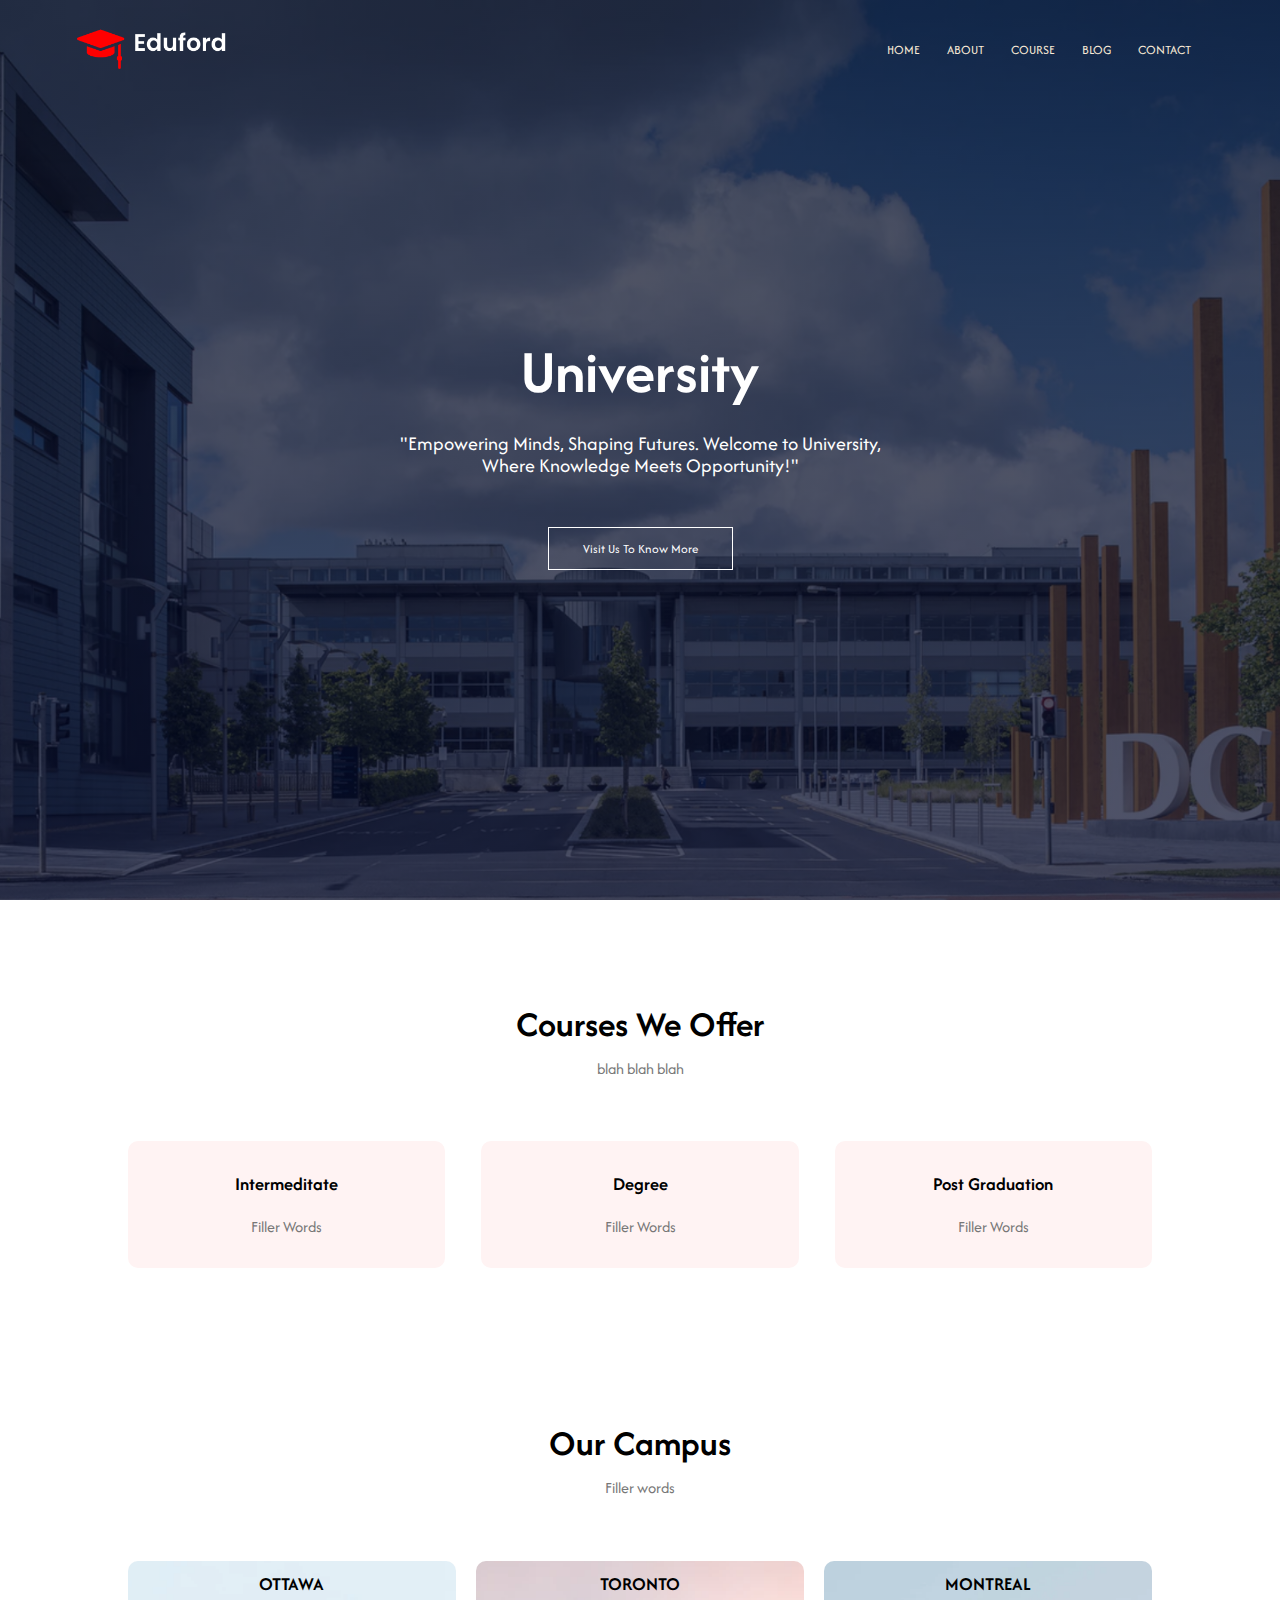
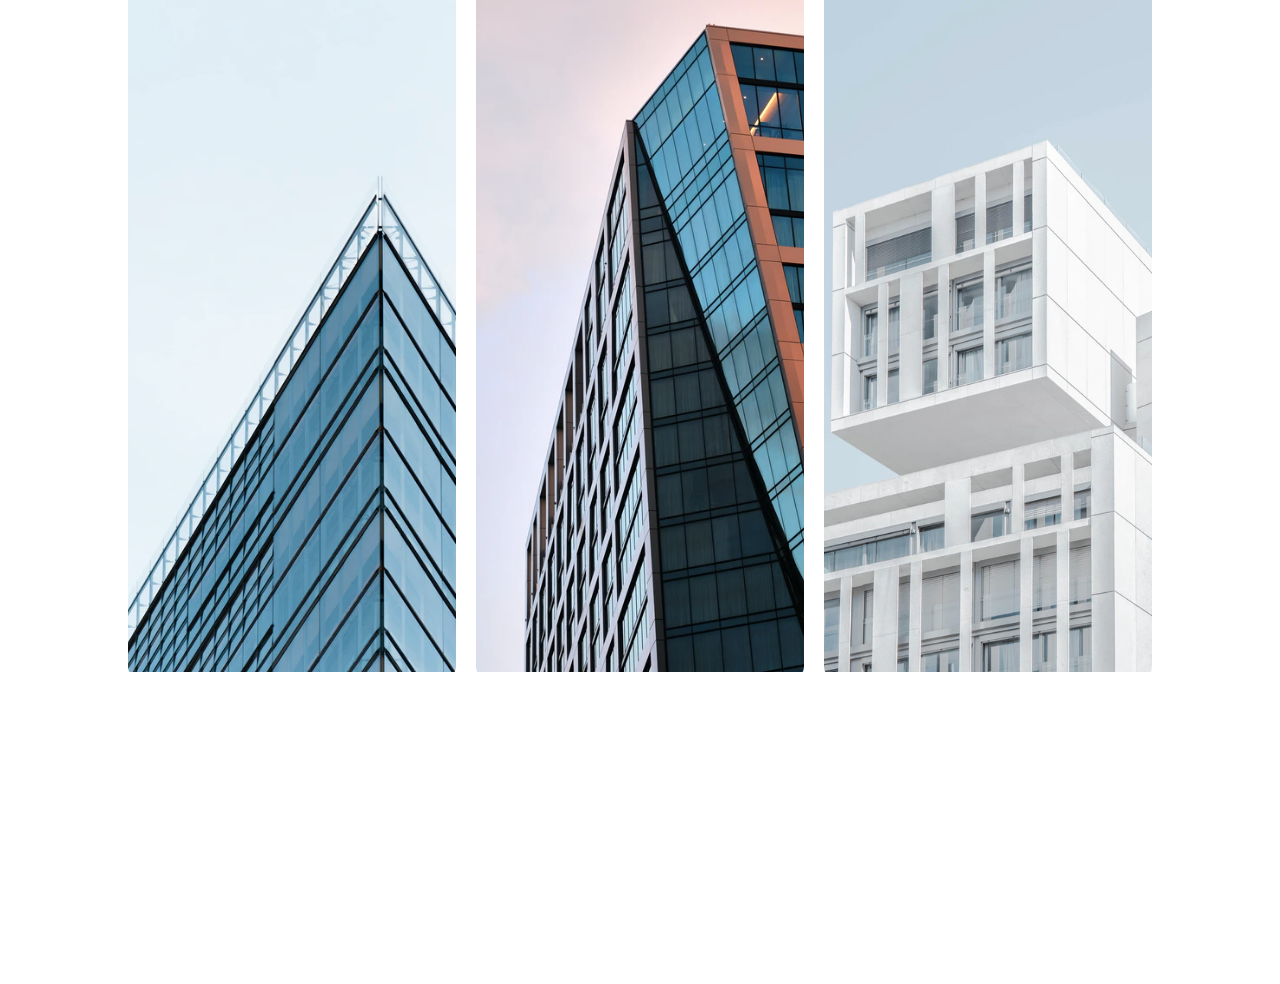
==== index.html @ c577b43f "Add files via upload" ====
<!DOCTYPE html>
<html>
<head>
    <meta name="viewport" content="width=device-width, initial-scale=1.0">
    <title>University Website Design</title>
    <link rel="stylesheet" href="styles.css">
    <link rel="preconnect" href="https://fonts.googleapis.com">
    <link rel="preconnect" href="https://fonts.gstatic.com" crossorigin>
    <link href="https://fonts.googleapis.com/css2?family=Afacad+Flux:slnt,wght@-14..14,100..1000&display=swap" rel="stylesheet">
    <link href="https://cdnjs.cloudflare.com/ajax/libs/font-awesome/6.6.0/css/all.min.css" rel="stylesheet"></head>
<body>
    <section class="header">
        <nav>

            <a href="index.html"><img src="images/logo.png"></a>
            <div class="nav-links" id="navLinks">
                <i class="fa fa-times" onclick="hideMenu()"></i>
                <ul>
                    <li><a href="">HOME</a></li>
                    <li><a href="">ABOUT</a></li>
                    <li><a href="">COURSE</a></li>
                    <li><a href="">BLOG</a></li>
                    <li><a href="">CONTACT</a></li>
                </ul>
            </div>
            <i class="fa fa-bars" onclick="showMenu()"></i>
        </nav>
    <div class ="text-box">
        <h1>University</h1>
        <p>"Empowering Minds, Shaping Futures.
            Welcome to University,<br> Where Knowledge Meets Opportunity!"
        </p>
        <a href="" class="hero-btn">Visit Us To Know More</a>
    </div>

   
    </section>

<!--Course-->
<section class="course">
    <h1>Courses We Offer</h1>
    <p> blah blah blah</p>
    <div class="row">
        <div class="course-col">
            <h3>Intermeditate</h3>
            <p>Filler Words</p>
            
        </div>

        <div class="course-col">
            <h3>Degree</h3>
            <p>Filler Words</p>
            
        </div>

        <div class="course-col">
            <h3>Post Graduation</h3>
            <p>Filler Words</p>
            
        </div>
    </div>

</section>

<!----CAMPUS-->
<section class="campus">
    <h1> Our Campus</h1>
    <p>Filler words</p>
    <div class="row">
        <div class="campus-col">
            <img src="images/london.png">
            <div class="layer">
                <h3>OTTAWA</h3>
            </div>
        </div>

        <div class="campus-col">
            <img src="images/newyork.png">
            <div class="layer">
                <h3>TORONTO</h3>
            </div>
        </div>

        <div class="campus-col">
            <img src="images/washington.png">
            <div class="layer">
                <h3>MONTREAL</h3>
            </div>
        </div>

    </div>
</section>


 <!---------JavaScript for Toggle Menu--------->
    <script>
        var navLinks = document.getElementById("navLinks");

        function showMenu(){
            navLinks.style.right="0";
        }

        function hideMenu(){
            navLinks.style.right="-200px";
        }


    </script>
</body>
</html>
---- styles.css ----
/* Reset padding and margin for all elements */
* {
    padding: 0;
    margin: 0;
    box-sizing: border-box;
    font-family: "Afacad Flux", sans-serif;
}

/* Styling for the header section */
.header {
    min-height: 100vh;
    width: 100%;
    background-image: linear-gradient(rgba(4, 9, 30, 0.7), rgba(4, 9, 40, 0.7)), url(images/banner.png);
    background-position: center;
    background-size: cover;
    position: relative;
}

nav{
    display: flex;
    padding:2% 6%;
    justify-content: space-between;
    align-items: center;

}
nav img{
    width: 150px;


}

.nav-links{
    flex:1;
    text-align: right;
}

.nav-links ul li{
    list-style: none;
    display: inline-block;
    padding: 8px 12px;
    position: relative;

}

.nav-links ul li a{
    color:antiquewhite;
    text-decoration: none;
    font-size: 13px;
}

.nav-links ul li::after{
    content: '';
    width: 0%;
    height: 2px;
    background: #f44336 ;
    display: block;
    margin:auto;
    transition: 0.5s;
}

.nav-links ul li:hover::after{
    width: 100%;   
}

.text-box{
    width: 90%;
    color:#fff;
    position:absolute;
    top: 50%;
    left:50%;
    transform: translate(-50%,-50%);
    text-align: center;
}

.text-box h1{
    font-size: 62px;
    transition: 1.5s;
}

.text-box h1:hover{
    font-size: 72px;
    color: #f44336;
    transition: 1s;

}
.text-box p{
    margin: 10px 0 40px;
    font-size: 20px;
    color:white;
    transition: 1s;

}
.text-box p2{
    margin: 10px 0 40px;
    font-size: 20px;
    color:#f44336;
    transition: 1s;

}

.text-box p:hover{
    color: #f44336;
    font-size: 24px;
    font-weight: bolder;
    transition: 1s;

}


.hero-btn{
    display: inline-block;
    text-decoration: none;
    color: white;
    border: 1px solid white;
    padding: 12px 34px;
    font-size: 13px;
    background: transparent;
    position: relative;
    cursor: pointer;
    transition: 1.0s;
}

.hero-btn:hover{
    border: 1px solid #f44336;
    background: #f44336;
    font-size: larger;
    transition: 1s;

}

nav .fa{
    display: none;
}

@media(max-width:700px){
    .text-box h1{
        font-size: 20;
        transition: 1.5s;
    }

    .nav-links ul li{
        display: block;
    }
    .nav-links{
        position: absolute;
        background: #f44336;
        height: 100vh;
        width: 200px;
        top: 0;
        right: -200px;
        text-align: left;
        z-index: 2;
        transition: 1s;

 
    
    }

    nav .fa{
        display: block;
        color: #fff;
        margin: 10px;
        font-size: 22px;
        cursor: pointer;
    }

    .nav-links ul{
        padding: 30px;
    }


 
}
/*------course-----*/
.course{
    width: 80%;
    margin: auto;
    text-align: center;
    padding-top: 100px;

}

h1{
    font-size: 36px;
    font-weight: 600;

}
p{
    color: #777;
    font-size: 16px;    
    font-weight: 300px;
    line-height: 22px;
    padding:10px;

}
.row   {
    margin-top: 5%;
    display: flex;
    justify-content: space-between;

}
.course-col{
    flex-basis: 31%;
    background: #fff3f3;
    border-radius:10px;
    margin-bottom: 5%;
    padding: 20px 12px;
    box-sizing: border-box;
    transition: 1s;
}
h3{
    text-align: center;
    font-weight: 600;
    margin: 10px 0;

}

.course-col:hover{
    box-shadow: 0 0 20px 0px rgba(0, 0, 0, 0.3);
    transition: 1s;
}
@media(max-width:700px){
    .row{
        flex-direction: column;
    }

}


.campus{
    width: 80%;
    margin: auto;
    text-align: center;
    padding-top: 100px;

}

.campus-col{
    flex-basis: 32%;
    border-radius: 10px;
    margin-bottom: 30%;
    position: relative;
    overflow: hidden;

}

.layer{
    
    height: 100%;
    width: 100%;
    position: absolute;
    top: 0;
    left: 0;
    transition: 0.5s;
}

.layer:hover{
    background: rgba(226, 0, 0, 0.2);
    transition: 0.5s;
}
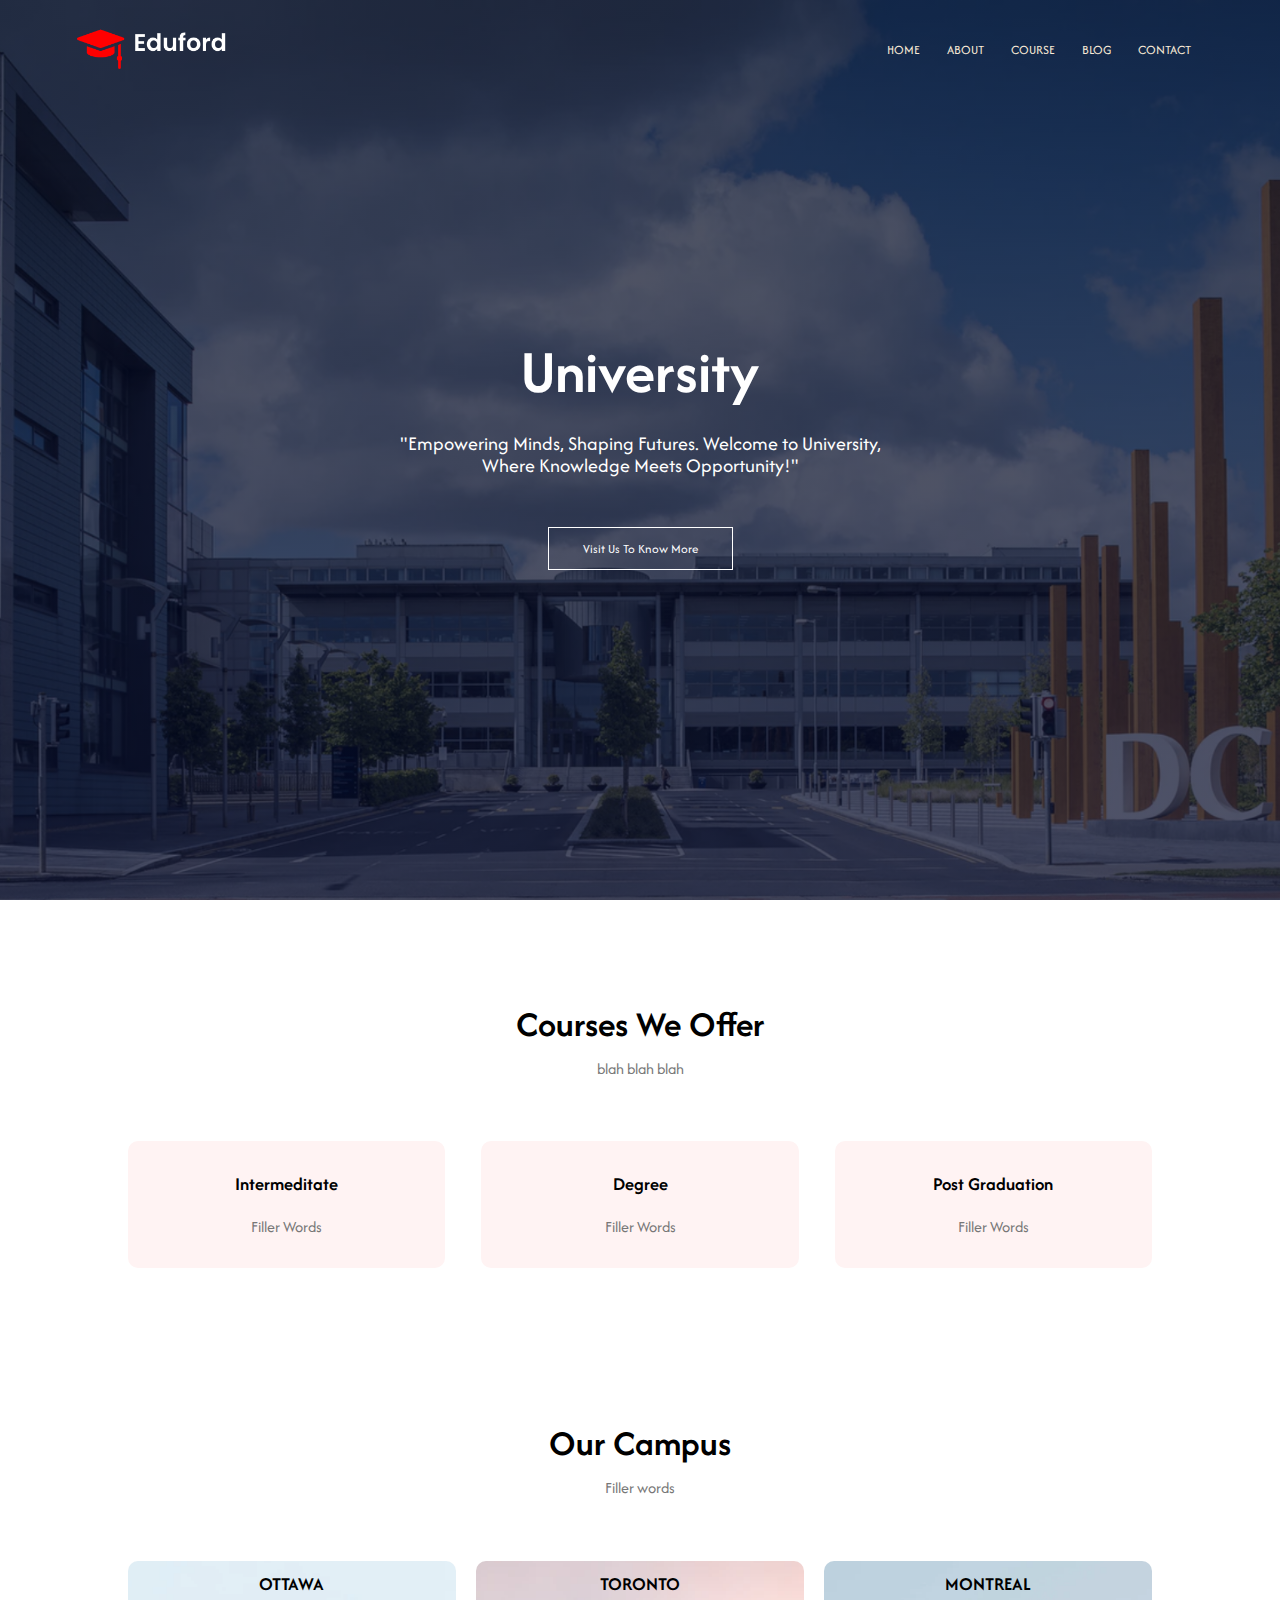
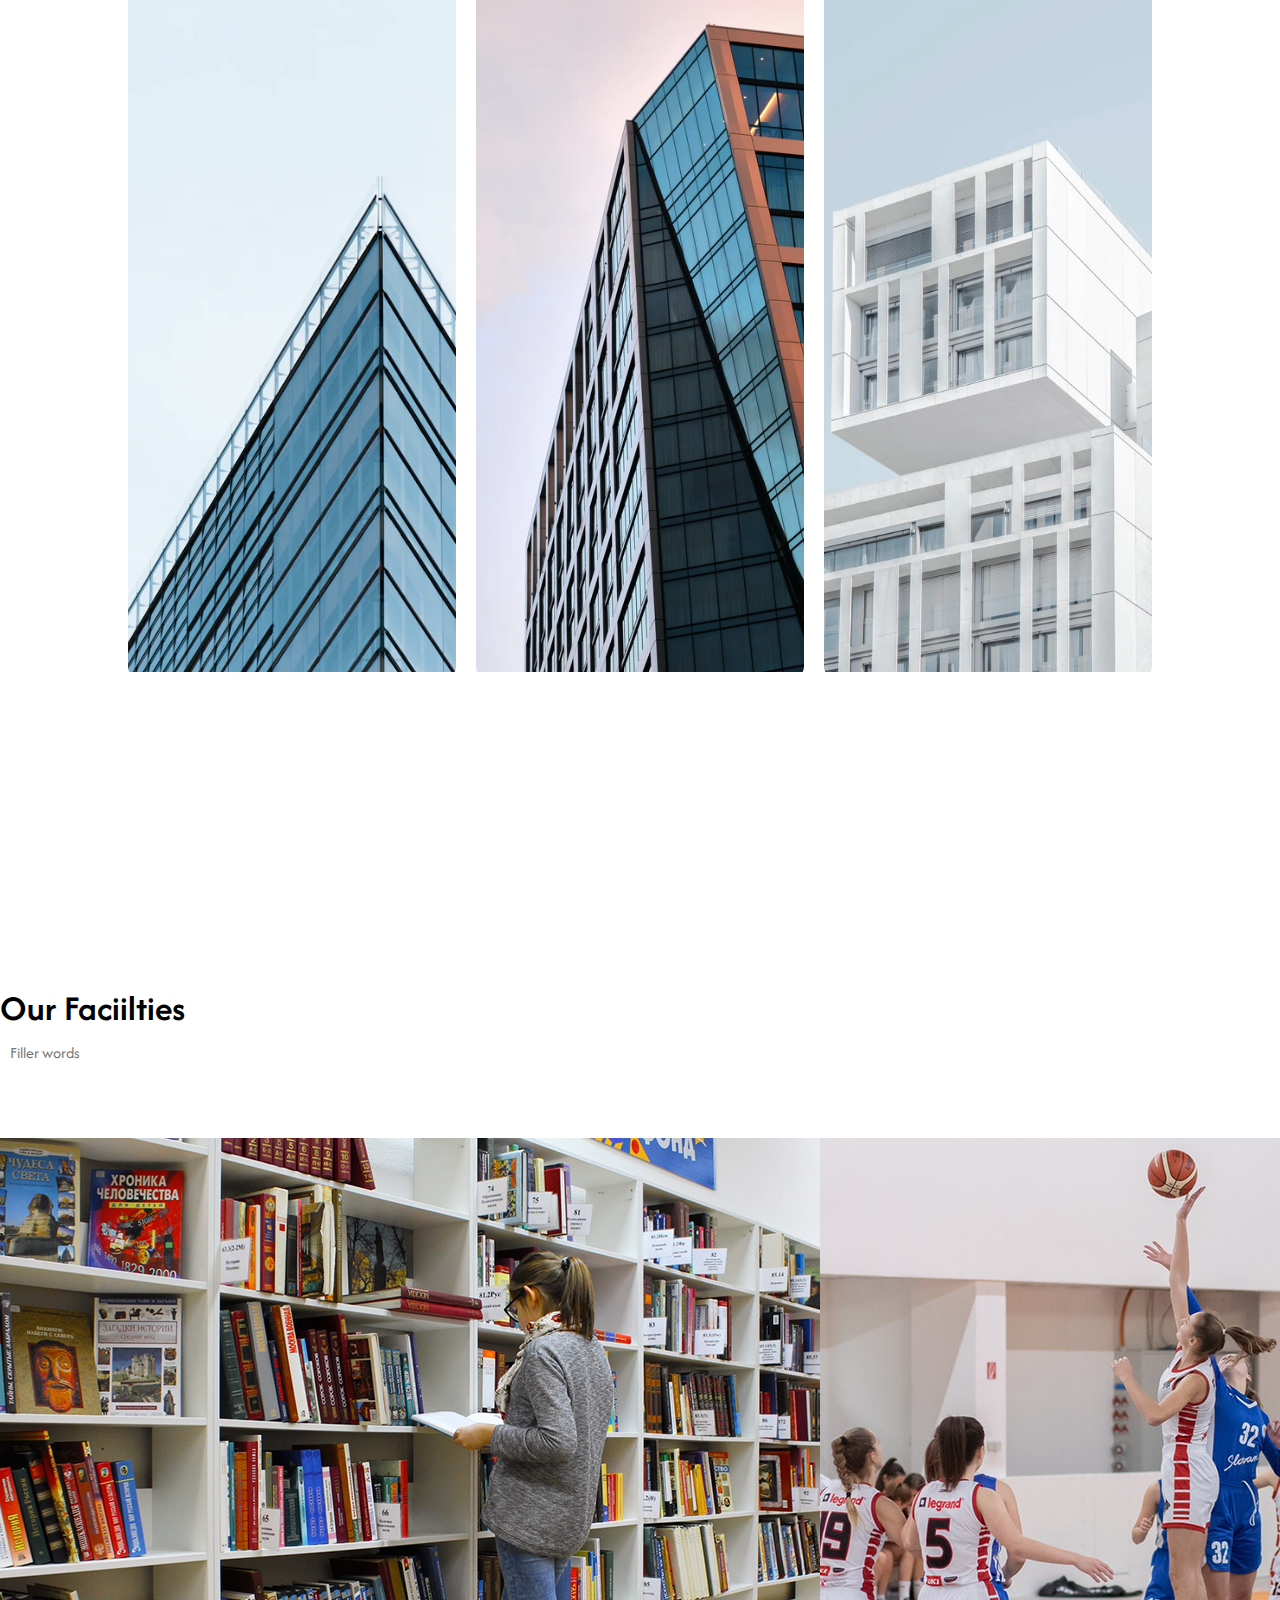
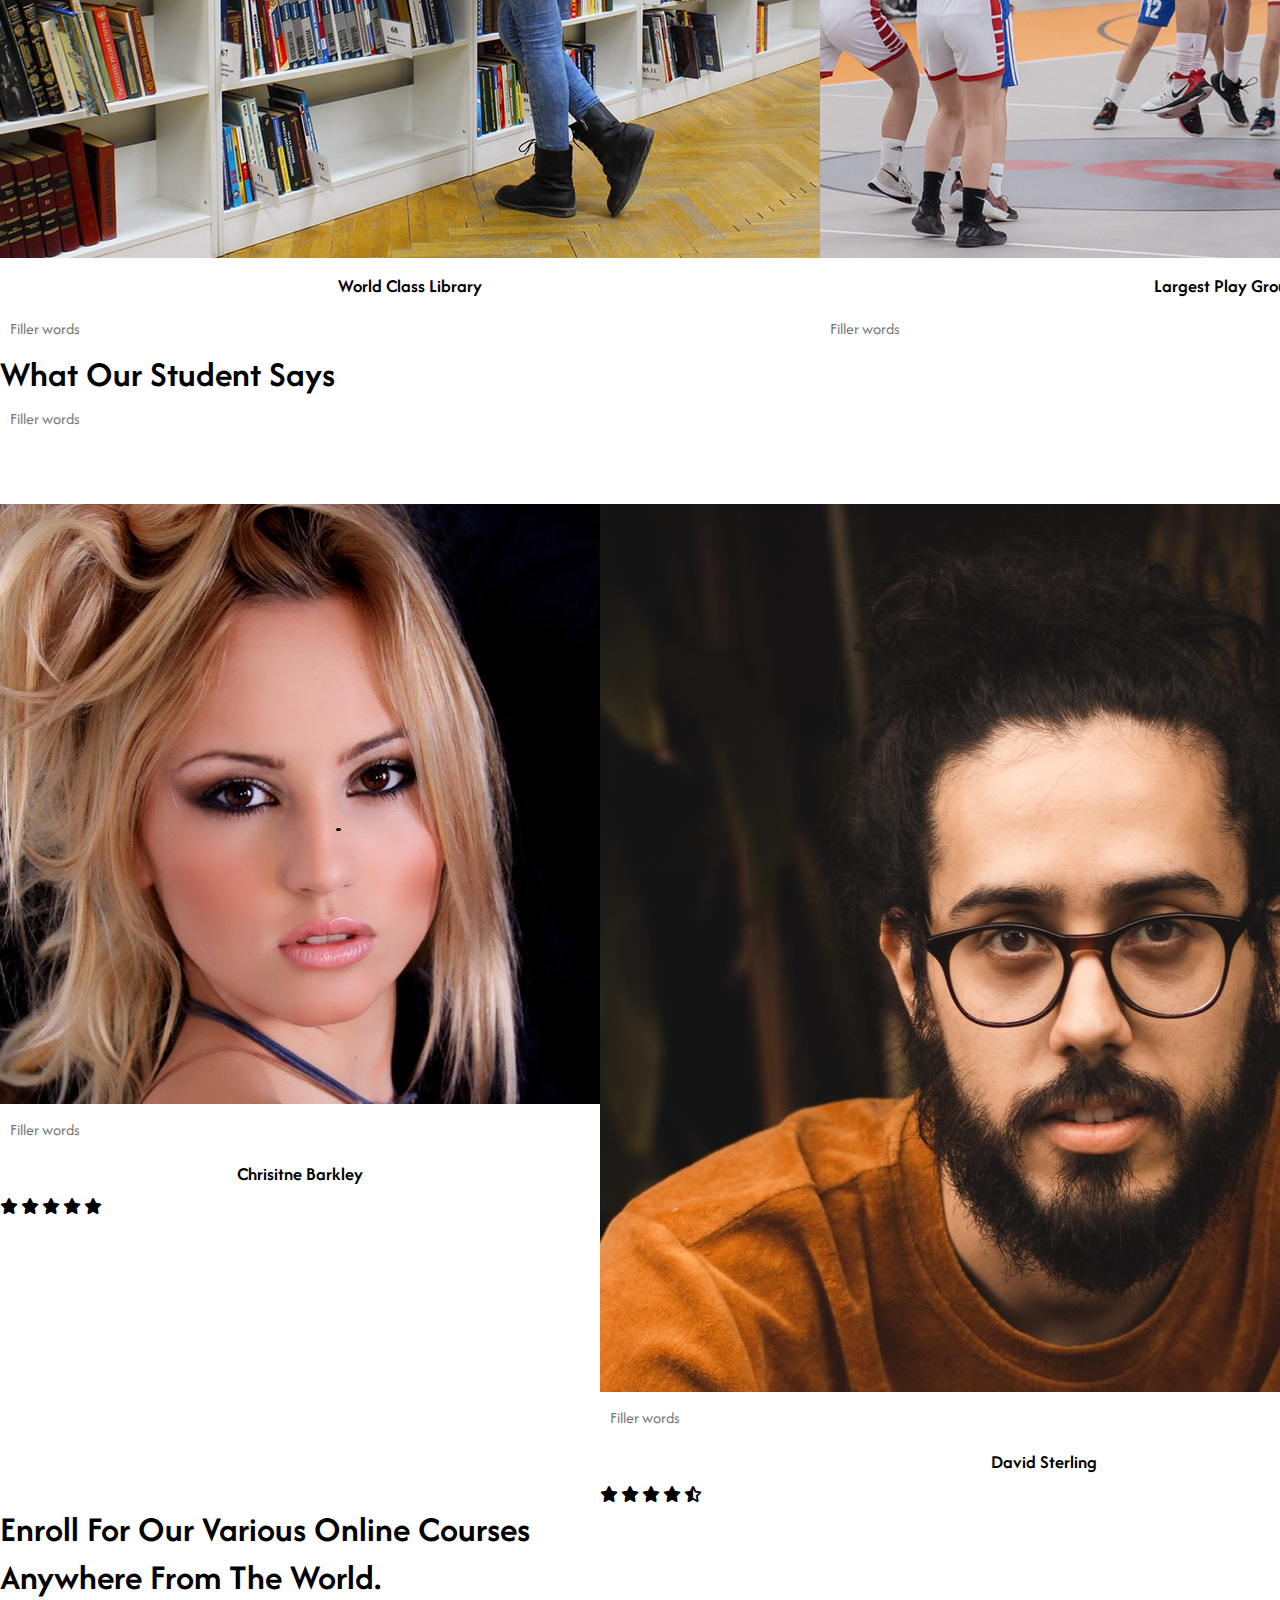
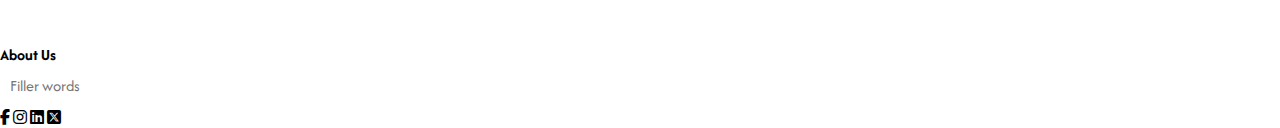
==== commit d0f58389: "Update index.html" ====
--- a/index.html
+++ b/index.html
@@ -91,6 +91,86 @@
     </div>
 </section>
 
+<!----- Facilities ------>
+<section class="facilities">
+    <h1>Our Faciilties</h1>
+    <p>Filler words</p>
+
+    <div class="row">
+        <div class="facilities-col">
+            <img src="images/library.png">
+            <h3>World Class Library</h3>
+            <p>Filler words</p>
+        </div>
+        <div class="facilities-col">
+            <img src="images/basketball.png">
+            <h3>Largest Play Ground</h3>
+            <p>Filler words</p>
+        </div>
+        <div class="facilities-col">
+            <img src="images/cafeteria.png">
+            <h3>Tasty and Healthy Food</h3>
+            <p>Filler words</p>
+        </div>
+    </div>
+
+
+</section>
+
+<!------- Testimonials -------->
+<section class="testimonials">
+    <h1>What Our Student Says</h1>
+    <p>Filler words</p>
+    
+    <div class="row">
+        <div class="testimonals-col">
+            <img src="images/user1.jpg">
+            <div>
+                <p>Filler words</p>   
+                <h3>Chrisitne Barkley</h3>
+                <i class ="fa fa-star"></i>
+                <i class ="fa fa-star"></i>
+                <i class ="fa fa-star"></i>
+                <i class ="fa fa-star"></i>
+                <i class ="fa fa-star"></i>
+            </div>
+        </div>
+        <div class="testimonals-col">
+            <img src="images/user2.jpg">
+            <div>
+                <p>Filler words</p>   
+                <h3>David Sterling</h3>
+                <i class ="fa fa-star"></i>
+                <i class ="fa fa-star"></i>
+                <i class ="fa fa-star"></i>
+                <i class ="fa fa-star"></i>
+                <i class="fa-solid fa-star-half-stroke"></i>
+            </div>
+        </div>
+    </div>
+
+
+</section>
+
+
+
+<!---------- Call To Action ---------->
+<section class="cta">
+    <h1>Enroll For Our Various Online Courses<br>Anywhere From The World.</h1>
+    <a href="" class="hero-btn">CONTACT US</a>
+</section>
+
+<!---------- Footer ---------->
+<section class="footer">
+    <h4>About Us</h4>
+    <p>Filler words</p> 
+    <div class="icons">
+        <i class="fa-brands fa-facebook-f"></i>
+        <i class="fa-brands fa-instagram"></i> 
+        <i class="fa-brands fa-linkedin"></i>
+        <i class="fa-brands fa-square-x-twitter"></i>  
+    </div>
+</section>
 
  <!---------JavaScript for Toggle Menu--------->
     <script>
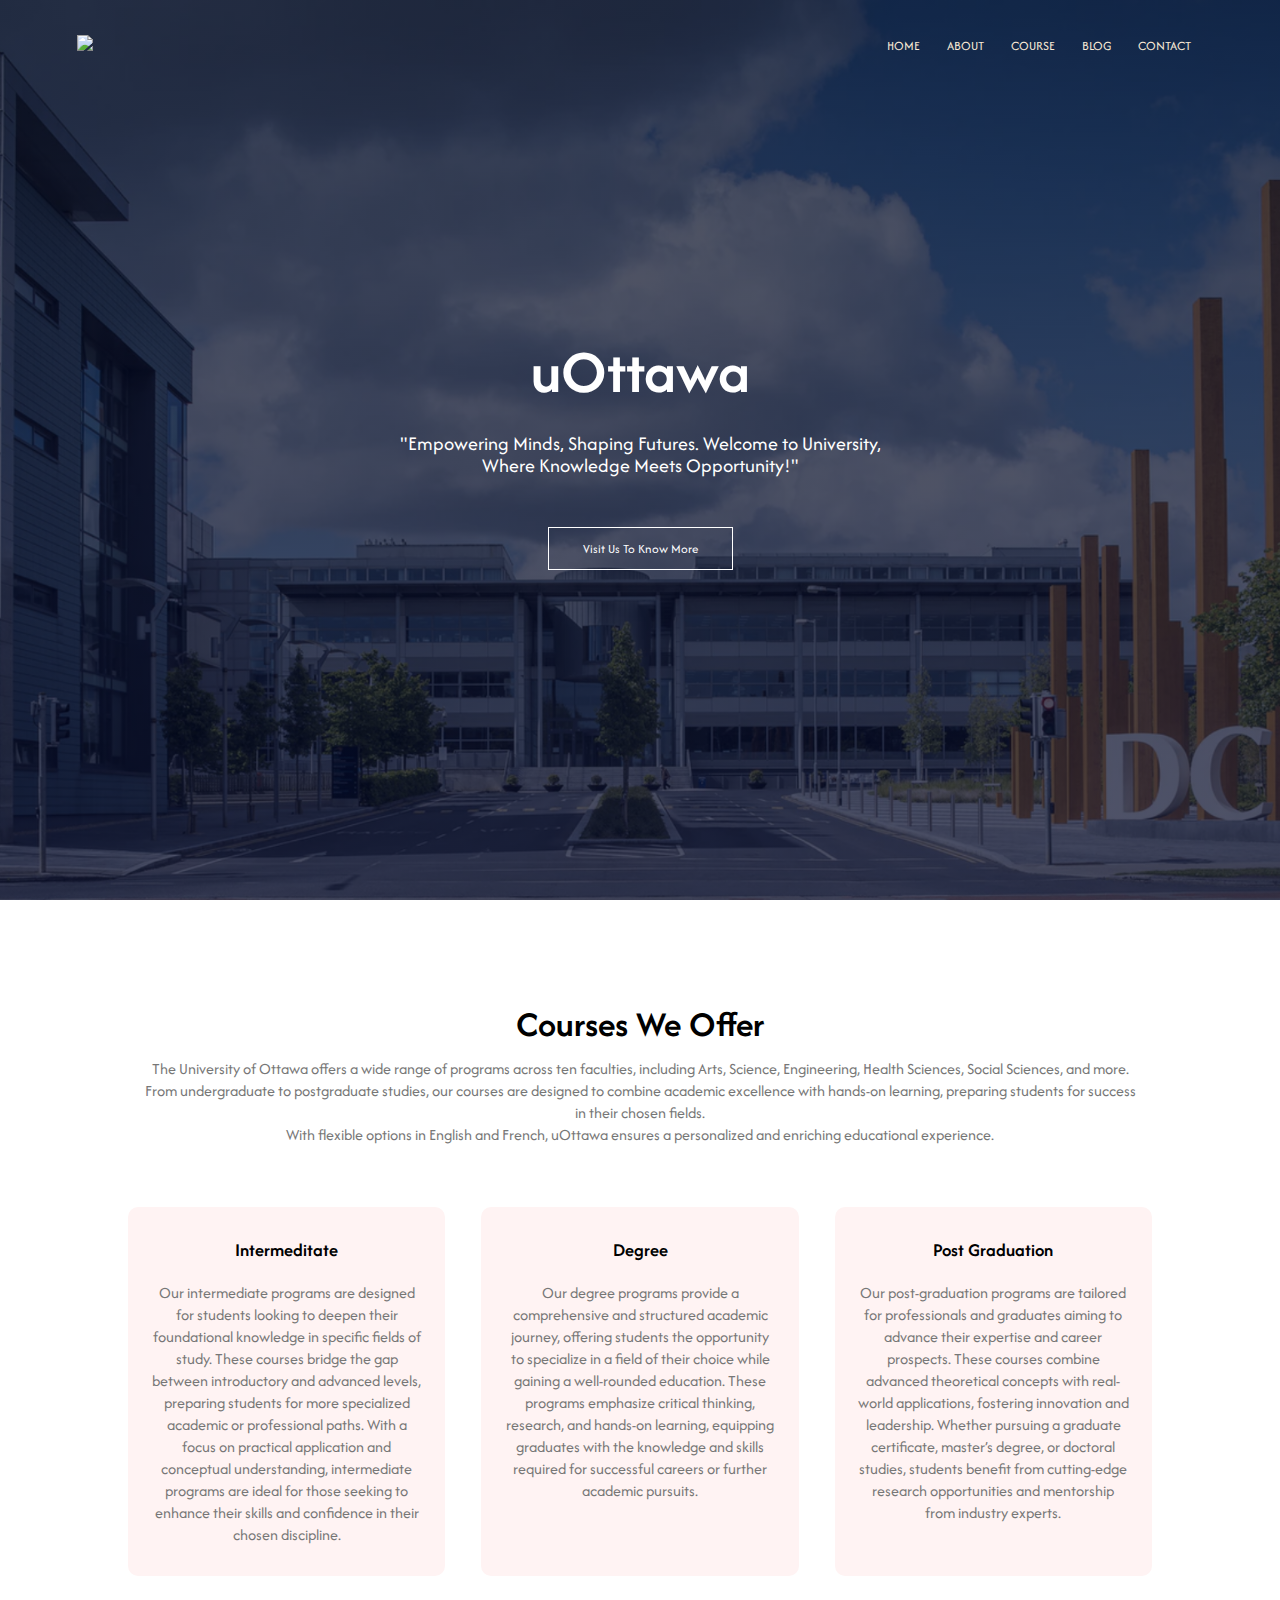
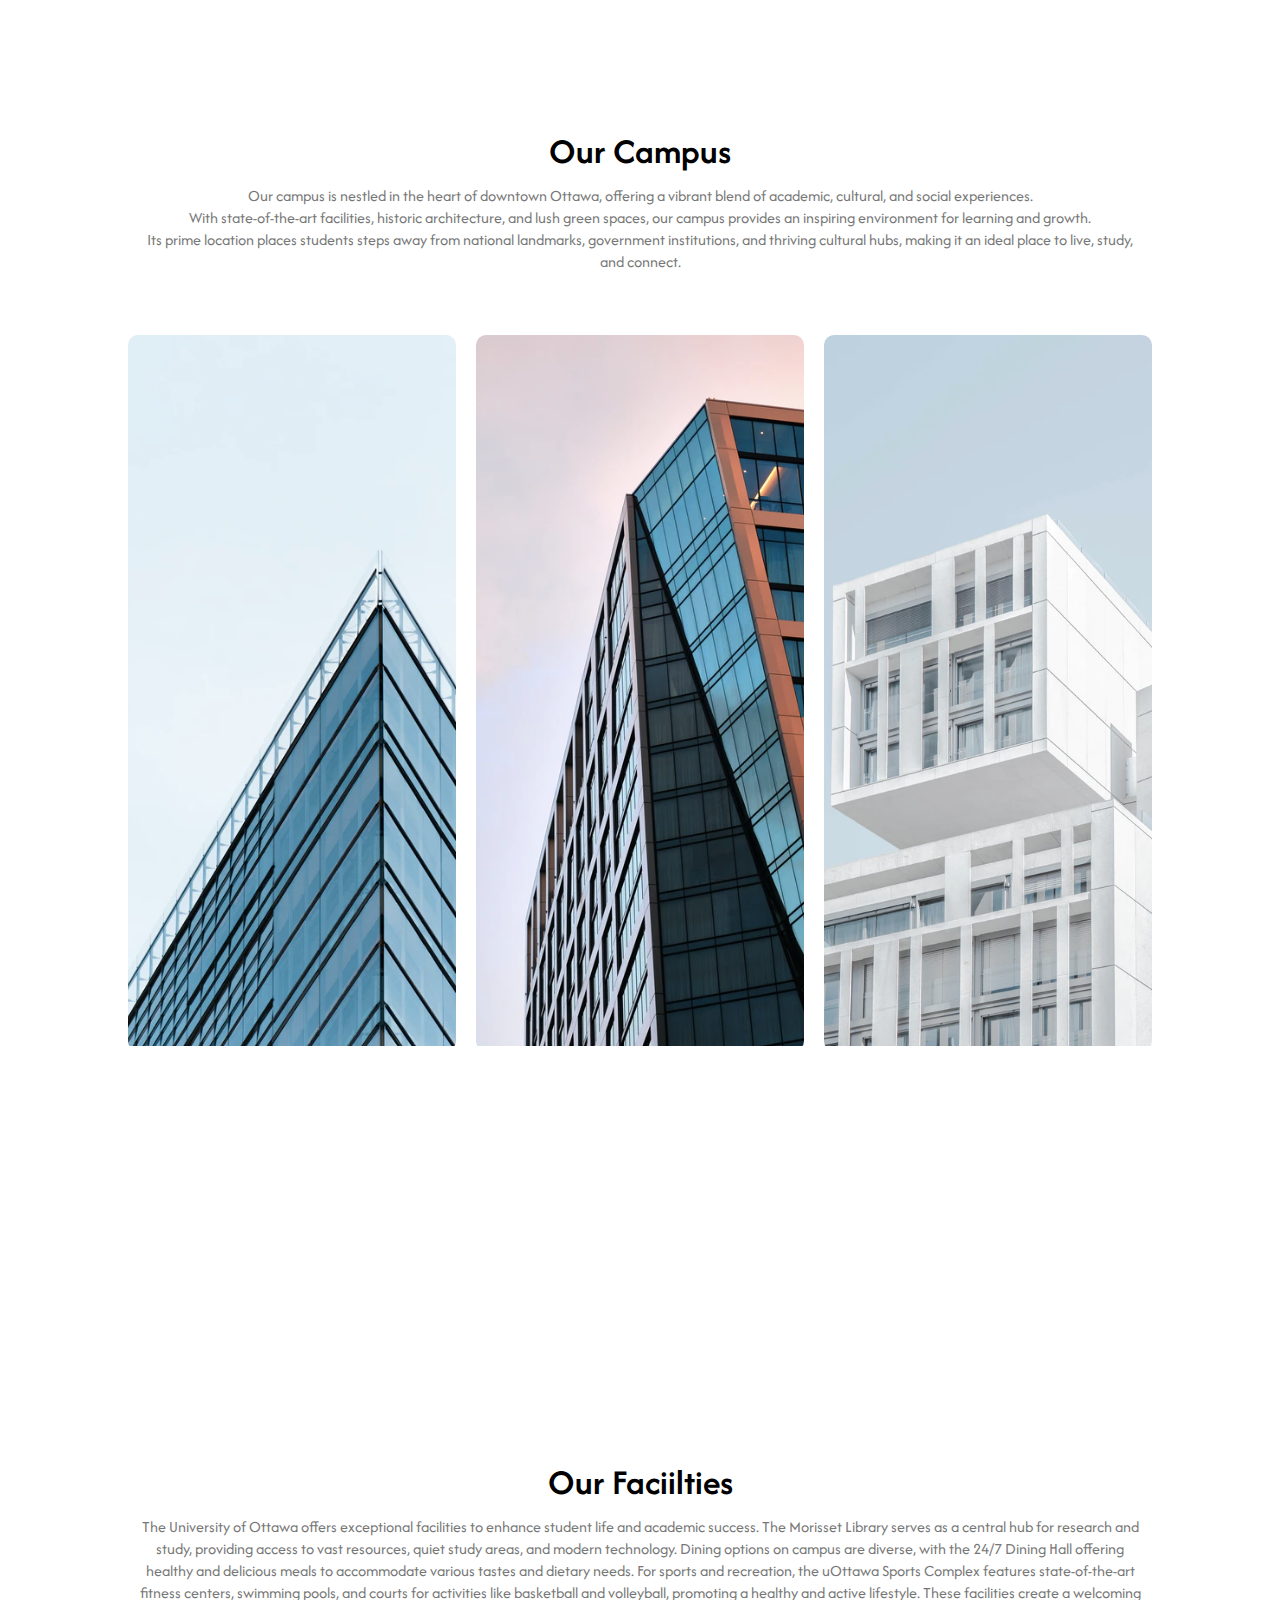
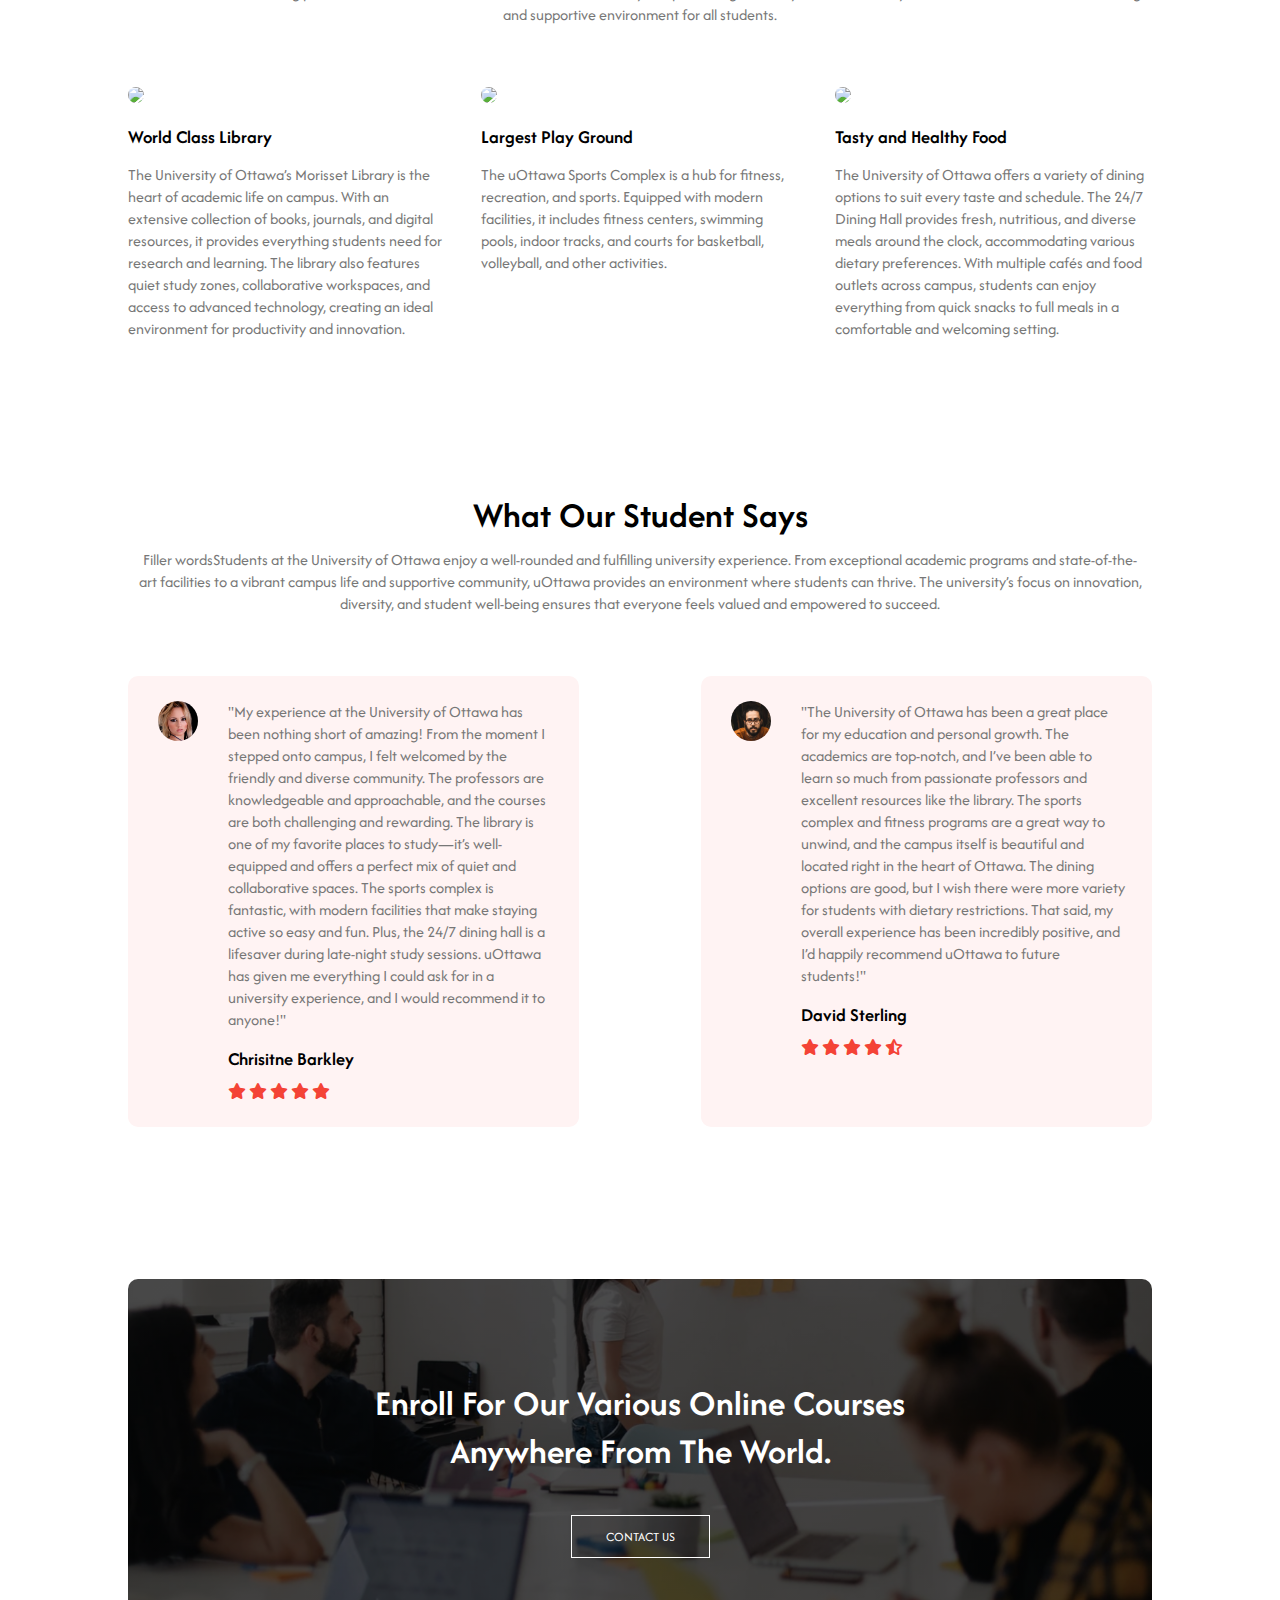
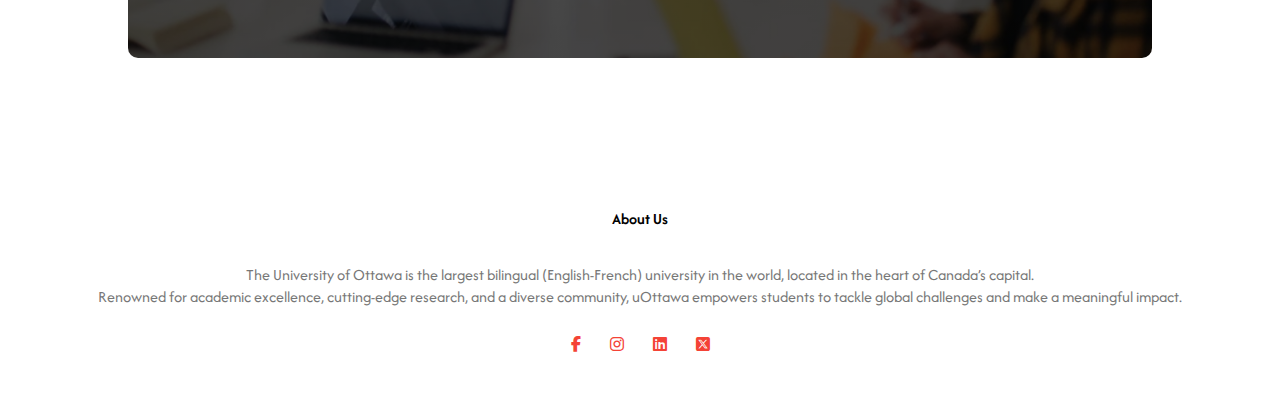
==== commit 5d0db5cb: "Update index.html" ====
--- a/index.html
+++ b/index.html
@@ -12,21 +12,21 @@
     <section class="header">
         <nav>
 
-            <a href="index.html"><img src="images/logo.png"></a>
+            <a href="index.html"><img src="images/Uottawa-Logo2.png"></a>
             <div class="nav-links" id="navLinks">
                 <i class="fa fa-times" onclick="hideMenu()"></i>
                 <ul>
-                    <li><a href="">HOME</a></li>
-                    <li><a href="">ABOUT</a></li>
-                    <li><a href="">COURSE</a></li>
-                    <li><a href="">BLOG</a></li>
-                    <li><a href="">CONTACT</a></li>
+                    <li><a href="index.html">HOME</a></li>
+                    <li><a href="About.html">ABOUT</a></li>
+                    <li><a href="Course.html">COURSE</a></li>
+                    <li><a href="Blog.html">BLOG</a></li>
+                    <li><a href="contact.html">CONTACT</a></li>
                 </ul>
             </div>
             <i class="fa fa-bars" onclick="showMenu()"></i>
         </nav>
     <div class ="text-box">
-        <h1>University</h1>
+        <h1>uOttawa</h1>
         <p>"Empowering Minds, Shaping Futures.
             Welcome to University,<br> Where Knowledge Meets Opportunity!"
         </p>
@@ -39,23 +39,23 @@
 <!--Course-->
 <section class="course">
     <h1>Courses We Offer</h1>
-    <p> blah blah blah</p>
+    <p> The University of Ottawa offers a wide range of programs across ten faculties, including Arts, Science, Engineering, Health Sciences, Social Sciences, and more. <br>From undergraduate to postgraduate studies, our courses are designed to combine academic excellence with hands-on learning, preparing students for success in their chosen fields. <br>With flexible options in English and French, uOttawa ensures a personalized and enriching educational experience.</p>
     <div class="row">
         <div class="course-col">
             <h3>Intermeditate</h3>
-            <p>Filler Words</p>
+            <p>Our intermediate programs are designed for students looking to deepen their foundational knowledge in specific fields of study. These courses bridge the gap between introductory and advanced levels, preparing students for more specialized academic or professional paths. With a focus on practical application and conceptual understanding, intermediate programs are ideal for those seeking to enhance their skills and confidence in their chosen discipline.</p>
             
         </div>
 
         <div class="course-col">
             <h3>Degree</h3>
-            <p>Filler Words</p>
+            <p>Our degree programs provide a comprehensive and structured academic journey, offering students the opportunity to specialize in a field of their choice while gaining a well-rounded education. These programs emphasize critical thinking, research, and hands-on learning, equipping graduates with the knowledge and skills required for successful careers or further academic pursuits.</p>
             
         </div>
 
         <div class="course-col">
             <h3>Post Graduation</h3>
-            <p>Filler Words</p>
+            <p>Our post-graduation programs are tailored for professionals and graduates aiming to advance their expertise and career prospects. These courses combine advanced theoretical concepts with real-world applications, fostering innovation and leadership. Whether pursuing a graduate certificate, master’s degree, or doctoral studies, students benefit from cutting-edge research opportunities and mentorship from industry experts.</p>
             
         </div>
     </div>
@@ -65,26 +65,26 @@
 <!----CAMPUS-->
 <section class="campus">
     <h1> Our Campus</h1>
-    <p>Filler words</p>
+    <p>Our campus is nestled in the heart of downtown Ottawa, offering a vibrant blend of academic, cultural, and social experiences. <br>With state-of-the-art facilities, historic architecture, and lush green spaces, our campus provides an inspiring environment for learning and growth. <br>Its prime location places students steps away from national landmarks, government institutions, and thriving cultural hubs, making it an ideal place to live, study, and connect.</p>
     <div class="row">
         <div class="campus-col">
             <img src="images/london.png">
             <div class="layer">
-                <h3>OTTAWA</h3>
+                <h3>LEES</h3>
             </div>
         </div>
 
         <div class="campus-col">
             <img src="images/newyork.png">
             <div class="layer">
-                <h3>TORONTO</h3>
+                <h3>MAIN CAMPUS</h3>
             </div>
         </div>
 
         <div class="campus-col">
             <img src="images/washington.png">
             <div class="layer">
-                <h3>MONTREAL</h3>
+                <h3>SPORTS COMPLEX</h3>
             </div>
         </div>
 
@@ -94,23 +94,23 @@
 <!----- Facilities ------>
 <section class="facilities">
     <h1>Our Faciilties</h1>
-    <p>Filler words</p>
+    <p>The University of Ottawa offers exceptional facilities to enhance student life and academic success. The Morisset Library serves as a central hub for research and study, providing access to vast resources, quiet study areas, and modern technology. Dining options on campus are diverse, with the 24/7 Dining Hall offering healthy and delicious meals to accommodate various tastes and dietary needs. For sports and recreation, the uOttawa Sports Complex features state-of-the-art fitness centers, swimming pools, and courts for activities like basketball and volleyball, promoting a healthy and active lifestyle. These facilities create a welcoming and supportive environment for all students.</p>
 
     <div class="row">
         <div class="facilities-col">
-            <img src="images/library.png">
+            <img src="images/Uottawa-Library.png">
             <h3>World Class Library</h3>
-            <p>Filler words</p>
+            <p>The University of Ottawa’s Morisset Library is the heart of academic life on campus. With an extensive collection of books, journals, and digital resources, it provides everything students need for research and learning. The library also features quiet study zones, collaborative workspaces, and access to advanced technology, creating an ideal environment for productivity and innovation.</p>
         </div>
         <div class="facilities-col">
-            <img src="images/basketball.png">
+            <img src="images/Uottawa-Baskebtall.png">
             <h3>Largest Play Ground</h3>
-            <p>Filler words</p>
+            <p>The uOttawa Sports Complex is a hub for fitness, recreation, and sports. Equipped with modern facilities, it includes fitness centers, swimming pools, indoor tracks, and courts for basketball, volleyball, and other activities.</p>
         </div>
         <div class="facilities-col">
-            <img src="images/cafeteria.png">
+            <img src="images/Uottawa-Cafeteria.png">
             <h3>Tasty and Healthy Food</h3>
-            <p>Filler words</p>
+            <p>The University of Ottawa offers a variety of dining options to suit every taste and schedule. The 24/7 Dining Hall provides fresh, nutritious, and diverse meals around the clock, accommodating various dietary preferences. With multiple cafés and food outlets across campus, students can enjoy everything from quick snacks to full meals in a comfortable and welcoming setting.</p>
         </div>
     </div>
 
@@ -120,13 +120,12 @@
 <!------- Testimonials -------->
 <section class="testimonials">
     <h1>What Our Student Says</h1>
-    <p>Filler words</p>
-    
+    <p>Filler wordsStudents at the University of Ottawa enjoy a well-rounded and fulfilling university experience. From exceptional academic programs and state-of-the-art facilities to a vibrant campus life and supportive community, uOttawa provides an environment where students can thrive. The university’s focus on innovation, diversity, and student well-being ensures that everyone feels valued and empowered to succeed.
     <div class="row">
         <div class="testimonals-col">
             <img src="images/user1.jpg">
             <div>
-                <p>Filler words</p>   
+                <p>"My experience at the University of Ottawa has been nothing short of amazing! From the moment I stepped onto campus, I felt welcomed by the friendly and diverse community. The professors are knowledgeable and approachable, and the courses are both challenging and rewarding. The library is one of my favorite places to study—it’s well-equipped and offers a perfect mix of quiet and collaborative spaces. The sports complex is fantastic, with modern facilities that make staying active so easy and fun. Plus, the 24/7 dining hall is a lifesaver during late-night study sessions. uOttawa has given me everything I could ask for in a university experience, and I would recommend it to anyone!"</p>   
                 <h3>Chrisitne Barkley</h3>
                 <i class ="fa fa-star"></i>
                 <i class ="fa fa-star"></i>
@@ -138,7 +137,7 @@
         <div class="testimonals-col">
             <img src="images/user2.jpg">
             <div>
-                <p>Filler words</p>   
+                <p>"The University of Ottawa has been a great place for my education and personal growth. The academics are top-notch, and I’ve been able to learn so much from passionate professors and excellent resources like the library. The sports complex and fitness programs are a great way to unwind, and the campus itself is beautiful and located right in the heart of Ottawa. The dining options are good, but I wish there were more variety for students with dietary restrictions. That said, my overall experience has been incredibly positive, and I’d happily recommend uOttawa to future students!"</p>   
                 <h3>David Sterling</h3>
                 <i class ="fa fa-star"></i>
                 <i class ="fa fa-star"></i>
@@ -163,7 +162,7 @@
 <!---------- Footer ---------->
 <section class="footer">
     <h4>About Us</h4>
-    <p>Filler words</p> 
+    <p>The University of Ottawa is the largest bilingual (English-French) university in the world, located in the heart of Canada’s capital. <br>Renowned for academic excellence, cutting-edge research, and a diverse community, uOttawa empowers students to tackle global challenges and make a meaningful impact.</p> 
     <div class="icons">
         <i class="fa-brands fa-facebook-f"></i>
         <i class="fa-brands fa-instagram"></i> 
--- a/styles.css
+++ b/styles.css
@@ -142,7 +142,7 @@
         display: block;
     }
     .nav-links{
-        position: absolute;
+        position: fixed;
         background: #f44336;
         height: 100vh;
         width: 200px;
@@ -244,6 +244,11 @@
 
 }
 
+.campus-col.img{
+    width: 100%;
+    display: block;
+}
+
 .layer{
     
     height: 100%;
@@ -257,4 +262,336 @@
 .layer:hover{
     background: rgba(226, 0, 0, 0.2);
     transition: 0.5s;
+}
+
+.layer h3{
+    width: 100%;
+    font-weight: 500;
+    color: #fff;
+    font-size: 26px;
+    bottom: 0;
+    left: 50%;
+    transform: translateX(-50%);
+    position: absolute;
+    opacity: 0;
+    transition: 0.5s;
+}
+
+.layer:hover h3{
+    bottom: 49%;
+    opacity: 1;
+
+}
+
+/*----------------- faciilties ----------*/
+
+.facilities{
+    width: 80%;
+    margin: auto;
+    text-align: center;
+    padding-top: 100px;
+}
+
+.facilities-col{
+    flex-basis: 31%;
+    border-radius: 10px;
+    margin-bottom: 5%;
+    text-align: left;
+}
+.facilities-col img{
+    width: 100%;
+    border-radius: 10px;
+}
+
+.facilities-col p{
+    padding: 0;
+}
+
+.facilities-col h3{
+    margin-top: 16px;
+    margin-bottom: 15px;
+    text-align: left;
+}
+
+/*------------ testimonials ---------*/
+
+.testimonials{
+    width: 80%;
+    margin: auto;
+    padding-top: 100px;
+    text-align: center;
+}
+.testimonals-col{
+    flex-basis: 44%;
+    border-radius: 10px;
+    margin-bottom: 5%;
+    text-align: left;
+    background: #fff3f3;
+    padding: 25px;
+    cursor: pointer;
+    display: flex; 
+}
+.testimonals-col img{
+    height: 40px;
+    margin-left: 5px;
+    margin-right: 30px; 
+    border-radius: 50%;
+}
+.testimonals-col p{
+    padding: 0;
+}
+
+.testimonals-col h3{
+    margin-top: 15px;
+    text-align: left;
+
+}
+
+.testimonals-col .fa{
+    color: #f44336;
+}
+
+.testimonals-col .fa-solid{
+    color:#f44336;
+}
+
+@media(max-width: 700px) {
+    .testimonals-col img{
+        margin-left: 0px;
+        margin-right: 15px; 
+    }
+}
+
+/*--------- call to action -------*/
+
+.cta{
+    margin: 100px auto;
+    width: 80%;
+    background-image: linear-gradient(rgba(0,0,0,0.7),rgba(0,0,0,0.7)),url(images/banner2.jpg);
+    background-position: center;
+    background-size: cover;
+    border-radius: 10px;
+    text-align: center;
+    padding: 100px 0;
+
+}
+
+.cta h1{
+    color:#fff;
+    margin-bottom: 40px;
+    padding: 0;
+}
+
+@media(max-width: 700px){
+    .cta h1{
+        font-size: 24px;
+    }
+}
+
+/*----------- footer -------*/
+
+.footer{
+    width: 100%;
+    text-align: center;
+    padding: 30px 0;
+}
+
+.footer h4{
+    margin-bottom: 25px;
+    margin-top: 20px;
+    font-weight: 600;
+}
+
+.icons .fa-brands{
+    color:#f44336;
+    margin: 0 13px;
+    cursor: pointer;
+    padding: 18px 0;
+}
+
+/*------- about us -----*/
+.sub-header{
+    height: 50vh;
+    width:100%;
+    background-image: linear-gradient(rgba(4,9,30,0.7),rgba(4,9,30,0.7)),url(images/background.jpg);
+    background-position: center;
+    background-size: cover;
+    text-align: center;
+    color: #fff;
+} 
+
+.sub-header h1{
+    margin-top: 100px;
+
+}
+
+.about.us{
+    width: 80%;
+    margin: auto;
+    padding-top: 80px;
+    padding-bottom: 50px;
+}
+
+.about-col{
+    flex-basis: 48%;
+    padding: 30px 2px;
+}
+
+.about-col img{
+    width:100%
+}
+
+.about-col h1{
+    padding-top: 0;
+}
+.about-col p{
+    padding: 15px 0 25px;
+}
+
+.red-btn{
+    border: 1px solid #f44336;
+    background: transparent;
+    color: #f44336;
+}
+
+.red-btn:hover{
+    color: white;
+}
+
+.blog-content{
+    width: 80%;
+    margin: auto;
+    padding: 60px 0;
+
+}
+
+.blog-left{
+    flex-basis: 65% ;
+
+}
+
+.blog-left img{
+    width: 100%;
+}
+
+.blog-left h2{
+    color: #222;
+    font-weight: 600;
+    margin: 30px 0;
+}
+
+.blog-left p{
+    color: #999;
+    padding:0;
+}
+
+.blog-right{
+    flex-basis: 32%;
+}
+
+.blog-right h3{
+    background: #f44336;
+    color:#fff;
+    padding: 7px 0;
+    font-size: 16px;
+    margin-bottom: 20px;
+}
+
+.blog-right div{
+    display: flex;
+    align-items: center;
+    justify-content: space-between;
+    color: #555;
+    padding: 8px;
+    box-sizing: border-box;
+}
+
+.comment-box {
+    border: 1px solid #ccc;
+    margin: 50px 0;
+    padding: 10px 20px;
+}
+
+.comment-box h3 {
+    text-align: left;
+}
+
+.comment-form input, .comment-form textarea {
+    width: 100%;
+    padding: 10px;
+    margin: 15px 0;
+    box-sizing: border-box;
+    border: none;
+    outline: none;
+    background: #f0f0f0;
+}
+
+.comment-form button{
+    margin: 10px 0;
+}
+
+@media(max-width:700px){
+    .sub-header h1{
+        font-size: 25px;
+    }
+}
+
+.location{
+    width: 80%;
+    margin: auto;
+    padding: 80px 0;
+}
+
+.location iframe{
+    width: 100%;
+
+
+}
+
+.contact-us {
+    width: 80%;
+    margin: auto;
+}
+
+.contact-col {
+    flex-basis: 48%;
+    margin-bottom: 30px;
+}
+
+.contact-col div {
+    display: flex;
+    align-items: center;
+    margin-bottom: 40px;
+}
+.contact-col div .fa {
+    font-size: 28px;
+    color: #f44336;
+    margin: 10px 30px 10px 10px;
+}
+
+.contact-col div p {
+    padding: 0;
+}
+
+.contact-col div h5 {
+    font-size: 20px;
+    margin-bottom: 5px;
+    color: #555;
+}
+
+.contact-col input, .contact-col textarea{
+    width: 100%;
+    padding: 15px;
+    margin-bottom: 17px;
+    outline: none;
+    border: 1px solid #ccc;
+}
+
+.contact-col input, .contact-col textarea{
+    width: 100%;
+    padding: 15px;
+    margin-bottom: 17px;
+    outline: none;
+    border: 1px solid #ccc;
+    box-sizing: border-box;
 }